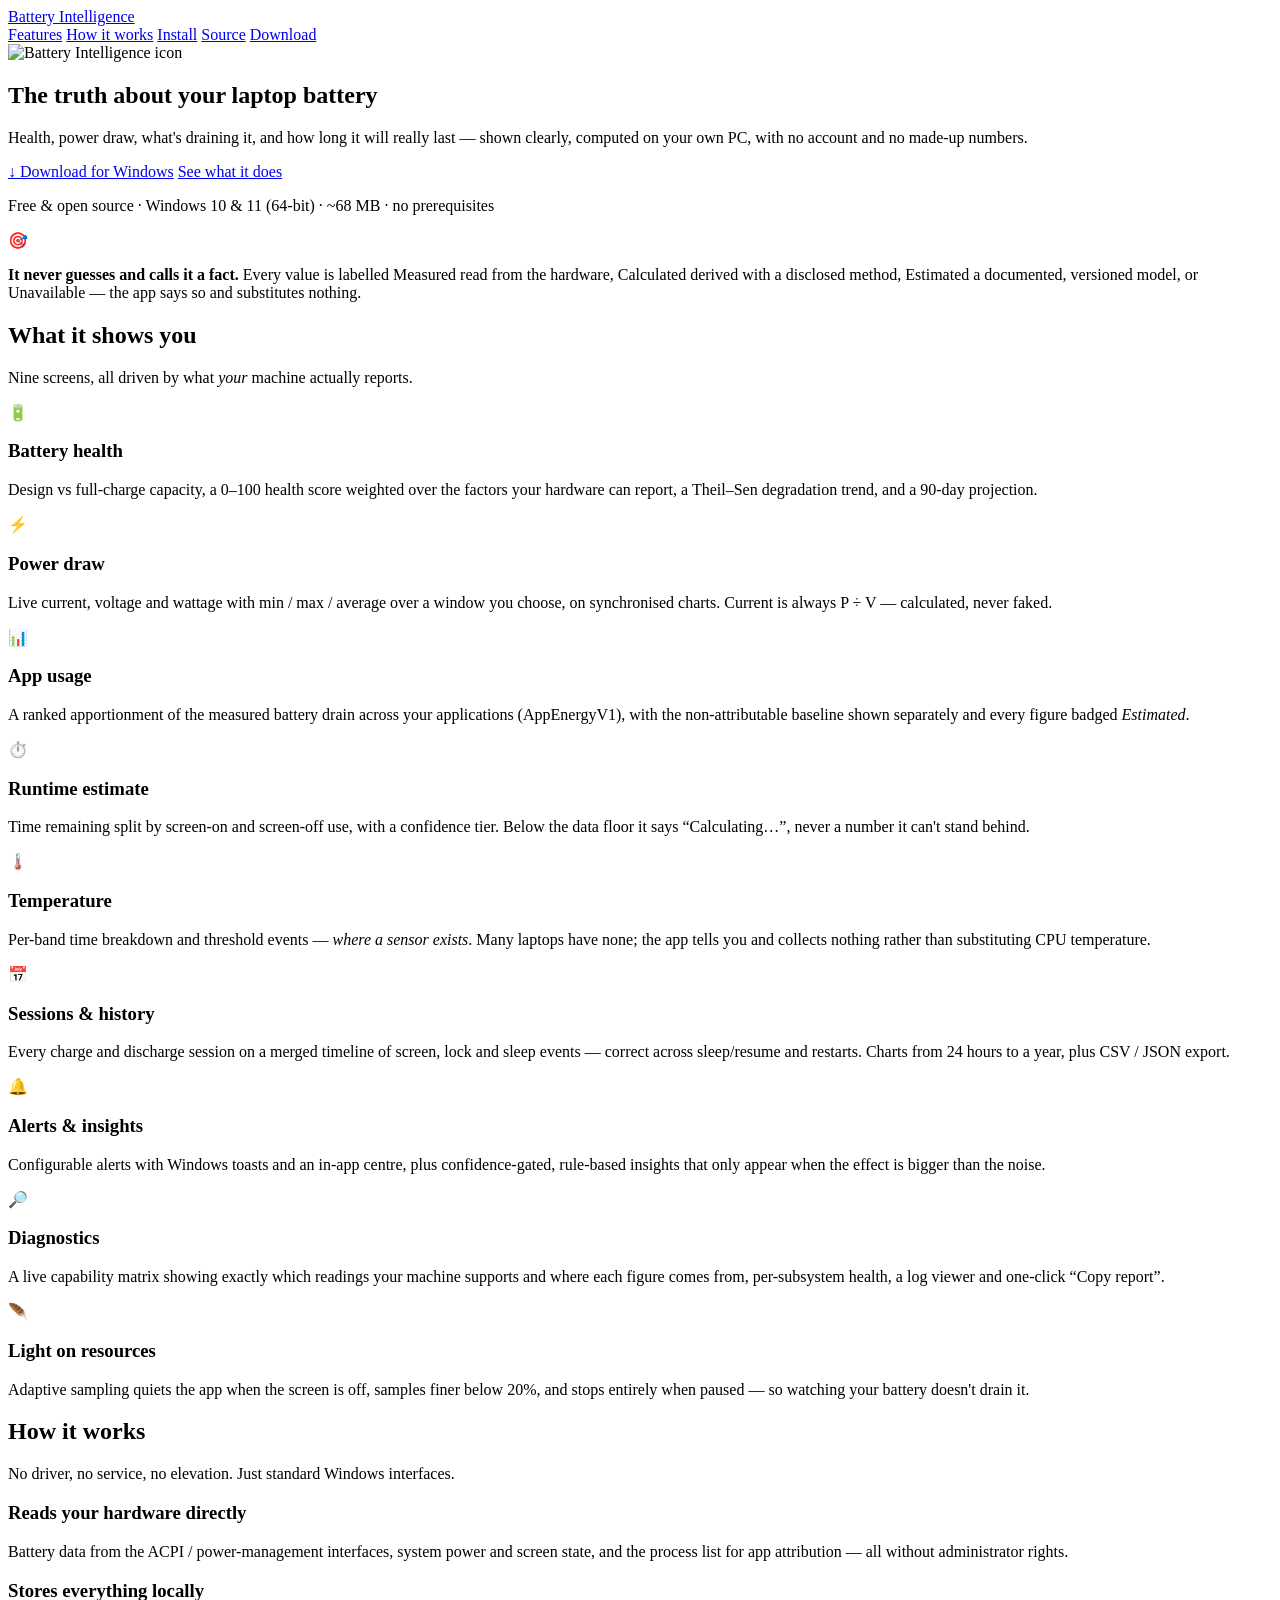
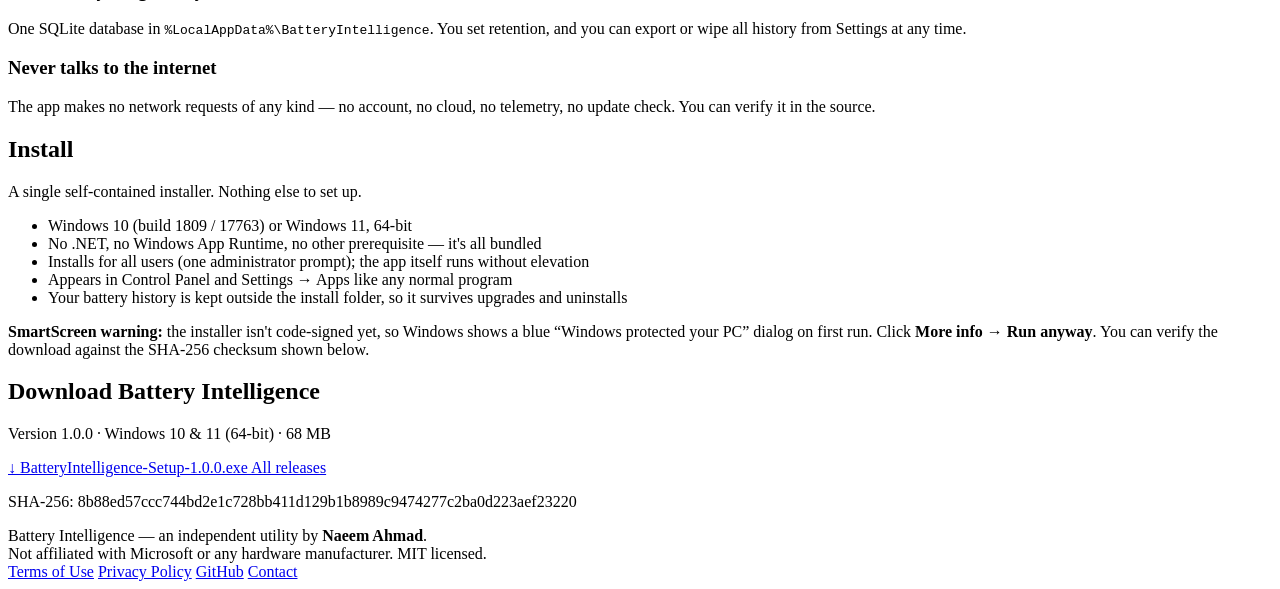
==== website/index.html @ 2f097883 "Branding (Naeem Ahmad), legal docs, marketing website - New app icon from branding/Battery_Intellige" ====
<!doctype html>
<html lang="en">
<head>
<meta charset="utf-8">
<meta name="viewport" content="width=device-width, initial-scale=1">
<title>Battery Intelligence — the truth about your laptop battery</title>
<meta name="description" content="A free Windows app that shows your laptop battery health, power draw, what's draining it and how long it will last — locally, with no account and no fabricated numbers.">
<link rel="icon" href="/favicon.ico" sizes="any">
<link rel="icon" type="image/png" href="/icon-192.png">
<link rel="apple-touch-icon" href="/apple-touch-icon.png">
<link rel="manifest" href="/site.webmanifest">
<meta property="og:type" content="website">
<meta property="og:title" content="Battery Intelligence">
<meta property="og:description" content="Understand your laptop battery, power draw and health — locally, with no account and no fabricated numbers. Free for Windows 10 & 11.">
<meta property="og:image" content="https://battery-intelligence.netlify.app/og-image.png">
<meta property="og:url" content="https://battery-intelligence.netlify.app/">
<meta name="twitter:card" content="summary_large_image">
<link rel="stylesheet" href="/styles.css">
</head>
<body>

<header class="site-header">
  <div class="wrap">
    <a class="brand" href="/"><img src="/icon-192.png" alt="">Battery Intelligence</a>
    <nav class="nav-links">
      <a href="#features">Features</a>
      <a href="#how">How it works</a>
      <a href="#install">Install</a>
      <a href="https://github.com/myplexlink-ops/battery-intelligence">Source</a>
      <a class="nav-cta" href="#download">Download</a>
    </nav>
  </div>
</header>

<main>

<section class="hero" id="top">
  <div class="wrap">
    <img class="app-icon" src="/icon-512.png" alt="Battery Intelligence icon">
    <h1>The truth about your laptop battery</h1>
    <p class="lede">
      Health, power draw, what's draining it, and how long it will really last —
      shown clearly, computed on your own PC, with no account and no made-up numbers.
    </p>
    <div class="cta-row">
      <a class="btn btn-primary" href="#download">↓ Download for Windows</a>
      <a class="btn btn-ghost" href="#features">See what it does</a>
    </div>
    <p class="meta">Free &amp; open source · Windows 10 &amp; 11 (64-bit) · ~68&nbsp;MB · no prerequisites</p>
  </div>
</section>

<div class="promise">
  <div class="wrap">
    <span class="badge">🎯</span>
    <p>
      <strong>It never guesses and calls it a fact.</strong> Every value is labelled
      <span class="tag">Measured</span> read from the hardware,
      <span class="tag">Calculated</span> derived with a disclosed method,
      <span class="tag">Estimated</span> a documented, versioned model, or
      <span class="tag">Unavailable</span> — the app says so and substitutes nothing.
    </p>
  </div>
</div>

<section id="features">
  <div class="wrap">
    <h2>What it shows you</h2>
    <p class="sub">Nine screens, all driven by what <em>your</em> machine actually reports.</p>
    <div class="feature-grid">

      <div class="card">
        <div class="ico">🔋</div>
        <h3>Battery health</h3>
        <p>Design vs full-charge capacity, a 0–100 health score weighted over the
        factors your hardware can report, a Theil–Sen degradation trend, and a
        90-day projection.</p>
      </div>

      <div class="card">
        <div class="ico">⚡</div>
        <h3>Power draw</h3>
        <p>Live current, voltage and wattage with min / max / average over a
        window you choose, on synchronised charts. Current is always P ÷ V —
        calculated, never faked.</p>
      </div>

      <div class="card">
        <div class="ico">📊</div>
        <h3>App usage</h3>
        <p>A ranked apportionment of the measured battery drain across your
        applications (AppEnergyV1), with the non-attributable baseline shown
        separately and every figure badged <em>Estimated</em>.</p>
      </div>

      <div class="card">
        <div class="ico">⏱️</div>
        <h3>Runtime estimate</h3>
        <p>Time remaining split by screen-on and screen-off use, with a
        confidence tier. Below the data floor it says “Calculating…”, never a
        number it can't stand behind.</p>
      </div>

      <div class="card">
        <div class="ico">🌡️</div>
        <h3>Temperature</h3>
        <p>Per-band time breakdown and threshold events — <em>where a sensor
        exists</em>. Many laptops have none; the app tells you and collects
        nothing rather than substituting CPU temperature.</p>
      </div>

      <div class="card">
        <div class="ico">📅</div>
        <h3>Sessions &amp; history</h3>
        <p>Every charge and discharge session on a merged timeline of screen,
        lock and sleep events — correct across sleep/resume and restarts. Charts
        from 24 hours to a year, plus CSV / JSON export.</p>
      </div>

      <div class="card">
        <div class="ico">🔔</div>
        <h3>Alerts &amp; insights</h3>
        <p>Configurable alerts with Windows toasts and an in-app centre, plus
        confidence-gated, rule-based insights that only appear when the effect is
        bigger than the noise.</p>
      </div>

      <div class="card">
        <div class="ico">🔎</div>
        <h3>Diagnostics</h3>
        <p>A live capability matrix showing exactly which readings your machine
        supports and where each figure comes from, per-subsystem health, a log
        viewer and one-click “Copy report”.</p>
      </div>

      <div class="card">
        <div class="ico">🪶</div>
        <h3>Light on resources</h3>
        <p>Adaptive sampling quiets the app when the screen is off, samples finer
        below 20%, and stops entirely when paused — so watching your battery
        doesn't drain it.</p>
      </div>

    </div>
  </div>
</section>

<section id="how" class="banded">
  <div class="wrap">
    <h2>How it works</h2>
    <p class="sub">No driver, no service, no elevation. Just standard Windows interfaces.</p>
    <div class="steps">
      <div class="step">
        <div>
          <h3>Reads your hardware directly</h3>
          <p>Battery data from the ACPI / power-management interfaces, system
          power and screen state, and the process list for app attribution — all
          without administrator rights.</p>
        </div>
      </div>
      <div class="step">
        <div>
          <h3>Stores everything locally</h3>
          <p>One SQLite database in <code>%LocalAppData%\BatteryIntelligence</code>.
          You set retention, and you can export or wipe all history from Settings
          at any time.</p>
        </div>
      </div>
      <div class="step">
        <div>
          <h3>Never talks to the internet</h3>
          <p>The app makes no network requests of any kind — no account, no
          cloud, no telemetry, no update check. You can verify it in the source.</p>
        </div>
      </div>
    </div>
  </div>
</section>

<section id="install">
  <div class="wrap">
    <h2>Install</h2>
    <p class="sub">A single self-contained installer. Nothing else to set up.</p>
    <ul class="req-list">
      <li>Windows 10 (build 1809 / 17763) or Windows 11, 64-bit</li>
      <li>No .NET, no Windows App Runtime, no other prerequisite — it's all bundled</li>
      <li>Installs for all users (one administrator prompt); the app itself runs without elevation</li>
      <li>Appears in Control Panel and Settings → Apps like any normal program</li>
      <li>Your battery history is kept outside the install folder, so it survives upgrades and uninstalls</li>
    </ul>
    <div class="note">
      <strong>SmartScreen warning:</strong> the installer isn't code-signed yet, so
      Windows shows a blue “Windows protected your PC” dialog on first run. Click
      <strong>More info → Run anyway</strong>. You can verify the download against
      the SHA-256 checksum shown below.
    </div>
  </div>
</section>

<section class="download-band" id="download">
  <div class="wrap">
    <h2>Download Battery Intelligence</h2>
    <p class="sub center">Version 1.0.0 · Windows 10 &amp; 11 (64-bit) · 68 MB</p>
    <div class="cta-row">
      <a class="btn btn-primary" href="https://github.com/myplexlink-ops/battery-intelligence/releases/download/v1.0.0/BatteryIntelligence-Setup-1.0.0.exe">
        ↓ BatteryIntelligence-Setup-1.0.0.exe
      </a>
      <a class="btn btn-ghost" href="https://github.com/myplexlink-ops/battery-intelligence/releases">All releases</a>
    </div>
    <p class="hash">SHA-256: 8b88ed57ccc744bd2e1c728bb411d129b1b8989c9474277c2ba0d223aef23220</p>
  </div>
</section>

</main>

<footer class="site-footer">
  <div class="wrap">
    <div>
      Battery Intelligence — an independent utility by <strong>Naeem Ahmad</strong>.<br>
      Not affiliated with Microsoft or any hardware manufacturer. MIT licensed.
    </div>
    <div class="foot-links">
      <a href="/terms.html">Terms of Use</a>
      <a href="/privacy.html">Privacy Policy</a>
      <a href="https://github.com/myplexlink-ops/battery-intelligence">GitHub</a>
      <a href="mailto:awad.print@gmail.com">Contact</a>
    </div>
  </div>
</footer>

</body>
</html>
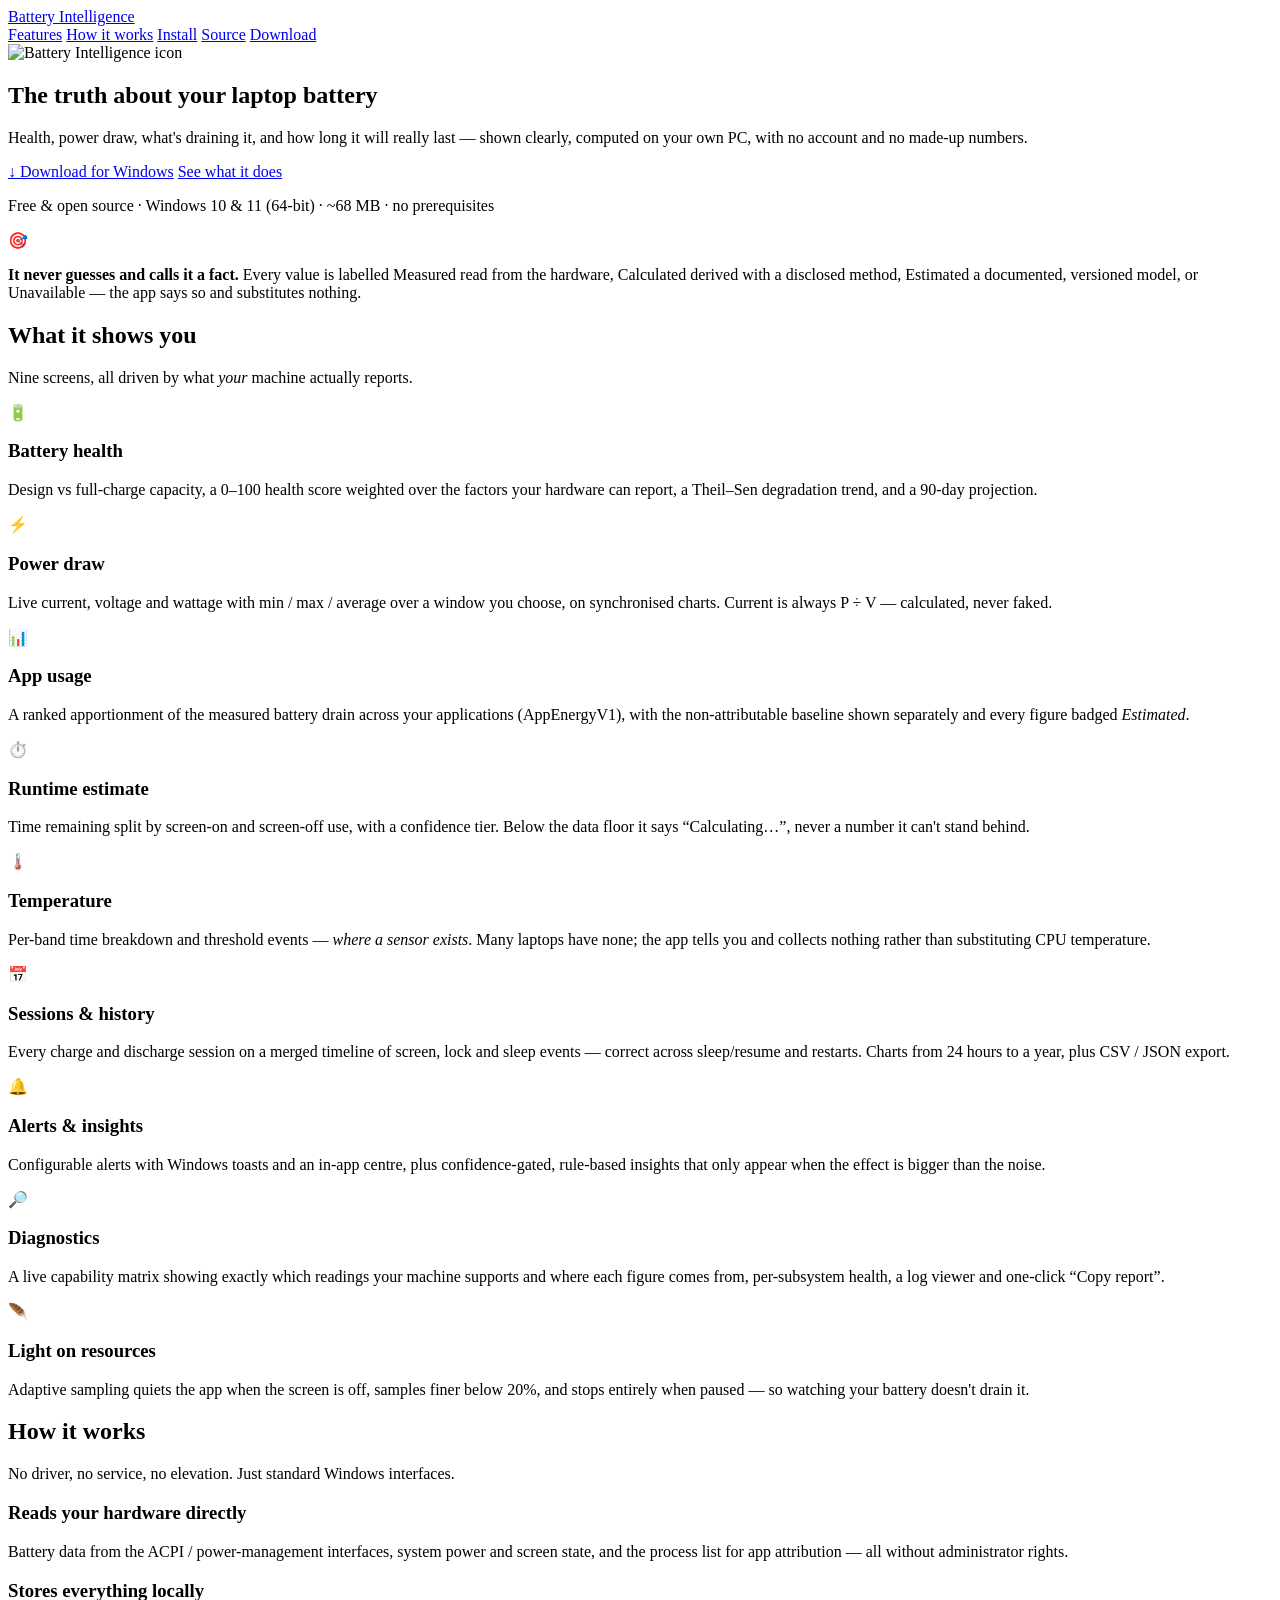
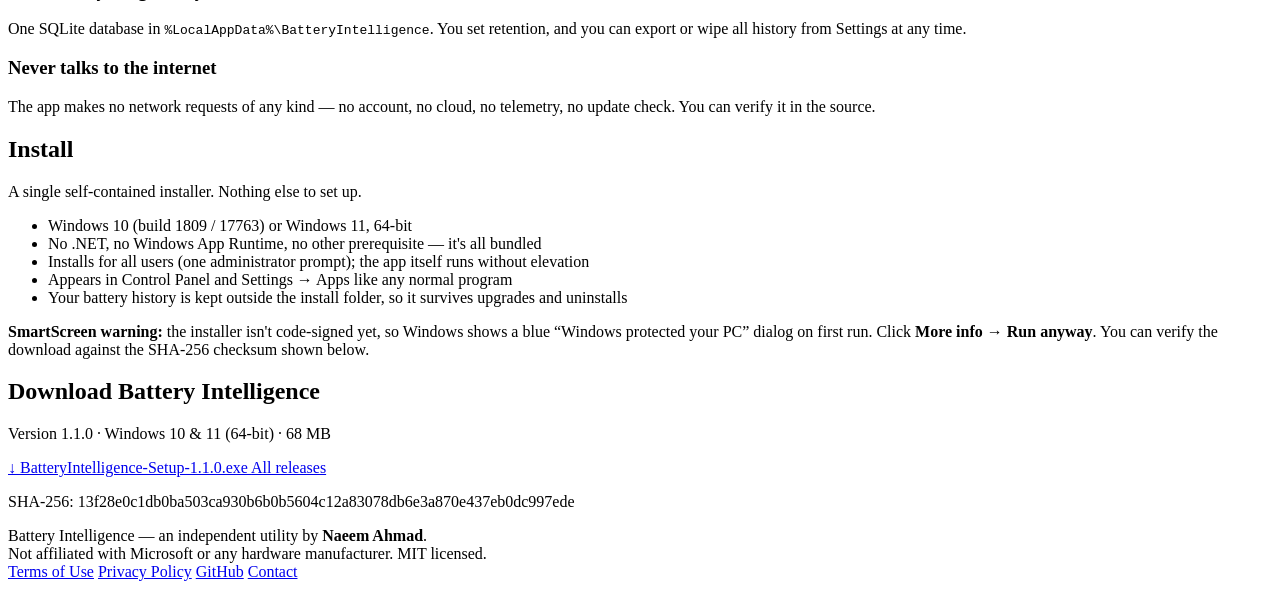
==== commit 03979993: "Release 1.1.0 Version bump across Directory.Build.props, Package.appxmanifest and — newly documented" ====
--- a/website/index.html
+++ b/website/index.html
@@ -26,7 +26,7 @@
       <a href="#features">Features</a>
       <a href="#how">How it works</a>
       <a href="#install">Install</a>
-      <a href="https://github.com/myplexlink-ops/battery-intelligence">Source</a>
+      <a href="https://github.com/hobbygen/battery-intelligence">Source</a>
       <a class="nav-cta" href="#download">Download</a>
     </nav>
   </div>
@@ -200,14 +200,14 @@
 <section class="download-band" id="download">
   <div class="wrap">
     <h2>Download Battery Intelligence</h2>
-    <p class="sub center">Version 1.0.0 · Windows 10 &amp; 11 (64-bit) · 68 MB</p>
+    <p class="sub center">Version 1.1.0 · Windows 10 &amp; 11 (64-bit) · 68 MB</p>
     <div class="cta-row">
-      <a class="btn btn-primary" href="https://github.com/myplexlink-ops/battery-intelligence/releases/download/v1.0.0/BatteryIntelligence-Setup-1.0.0.exe">
-        ↓ BatteryIntelligence-Setup-1.0.0.exe
+      <a class="btn btn-primary" href="https://github.com/hobbygen/battery-intelligence/releases/download/v1.1.0/BatteryIntelligence-Setup-1.1.0.exe">
+        ↓ BatteryIntelligence-Setup-1.1.0.exe
       </a>
-      <a class="btn btn-ghost" href="https://github.com/myplexlink-ops/battery-intelligence/releases">All releases</a>
-    </div>
-    <p class="hash">SHA-256: 8b88ed57ccc744bd2e1c728bb411d129b1b8989c9474277c2ba0d223aef23220</p>
+      <a class="btn btn-ghost" href="https://github.com/hobbygen/battery-intelligence/releases">All releases</a>
+    </div>
+    <p class="hash">SHA-256: 13f28e0c1db0ba503ca930b6b0b5604c12a83078db6e3a870e437eb0dc997ede</p>
   </div>
 </section>
 
@@ -222,7 +222,7 @@
     <div class="foot-links">
       <a href="/terms.html">Terms of Use</a>
       <a href="/privacy.html">Privacy Policy</a>
-      <a href="https://github.com/myplexlink-ops/battery-intelligence">GitHub</a>
+      <a href="https://github.com/hobbygen/battery-intelligence">GitHub</a>
       <a href="mailto:awad.print@gmail.com">Contact</a>
     </div>
   </div>
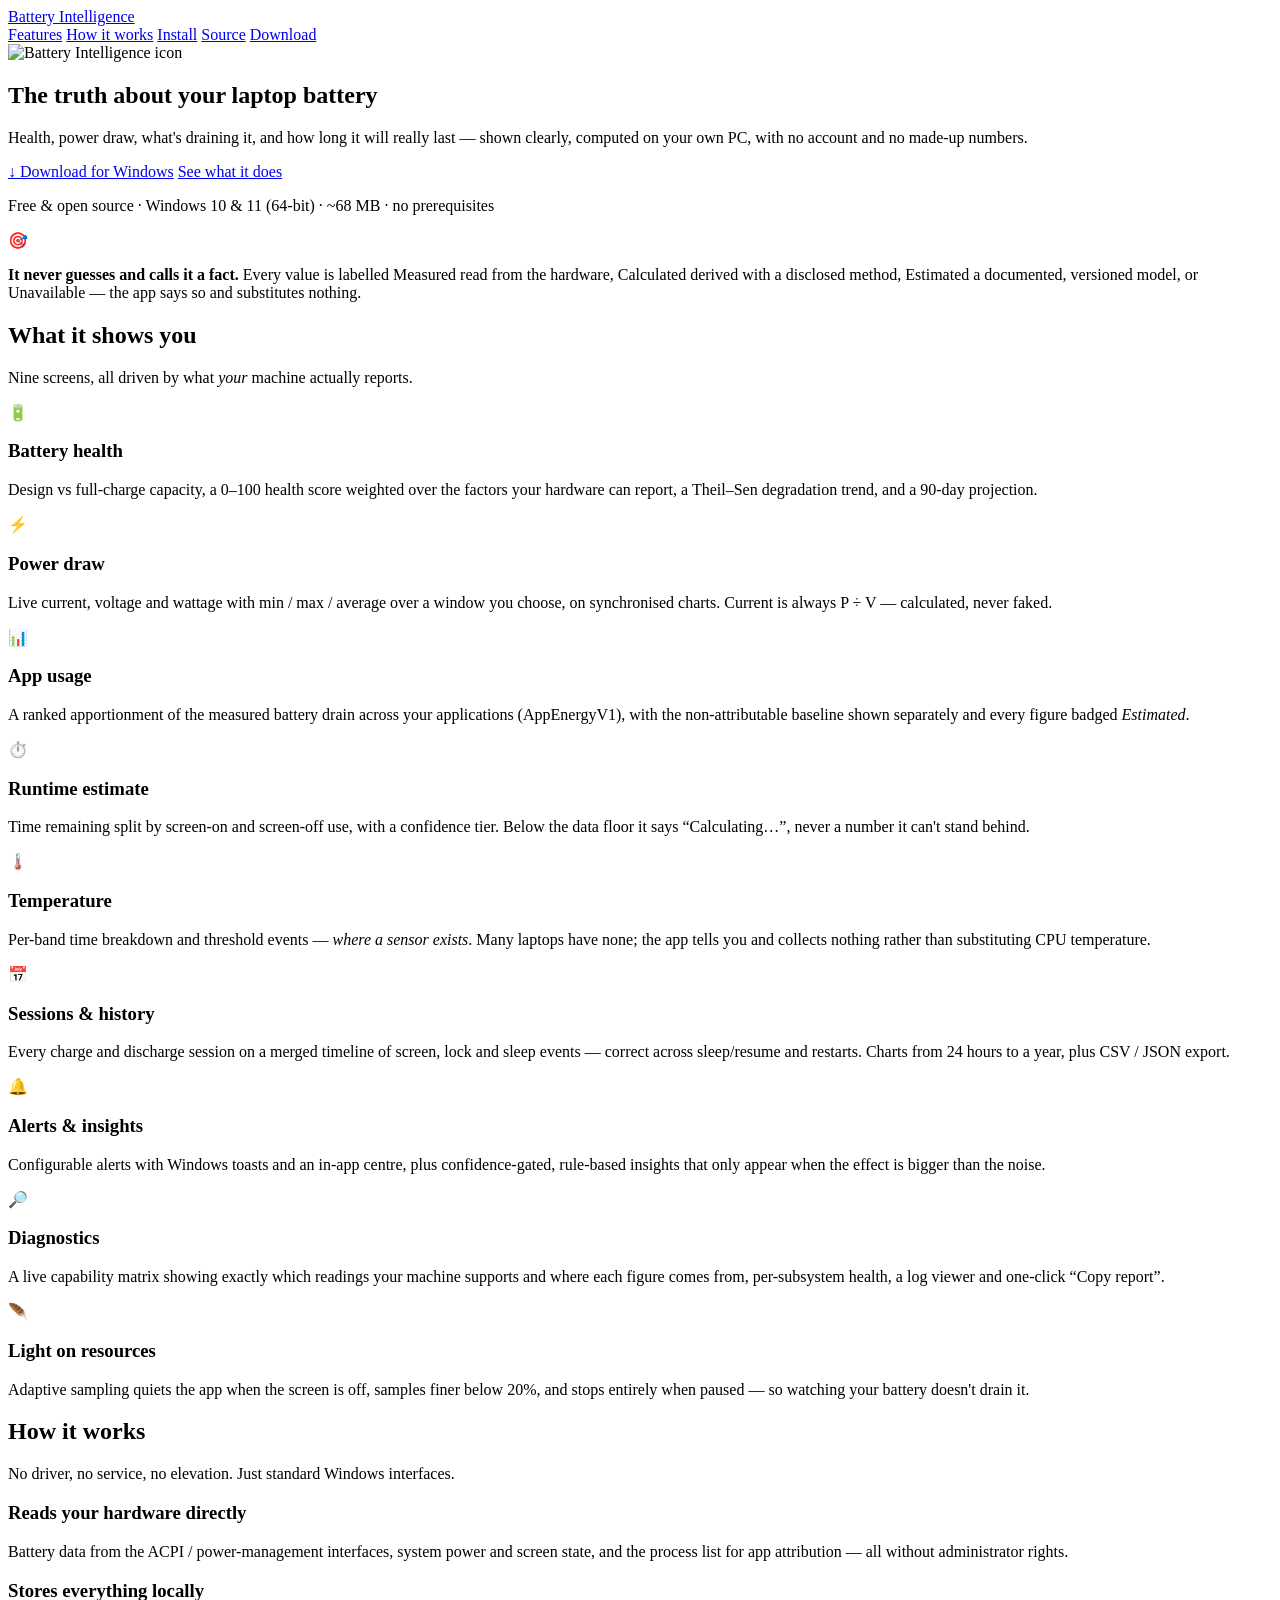
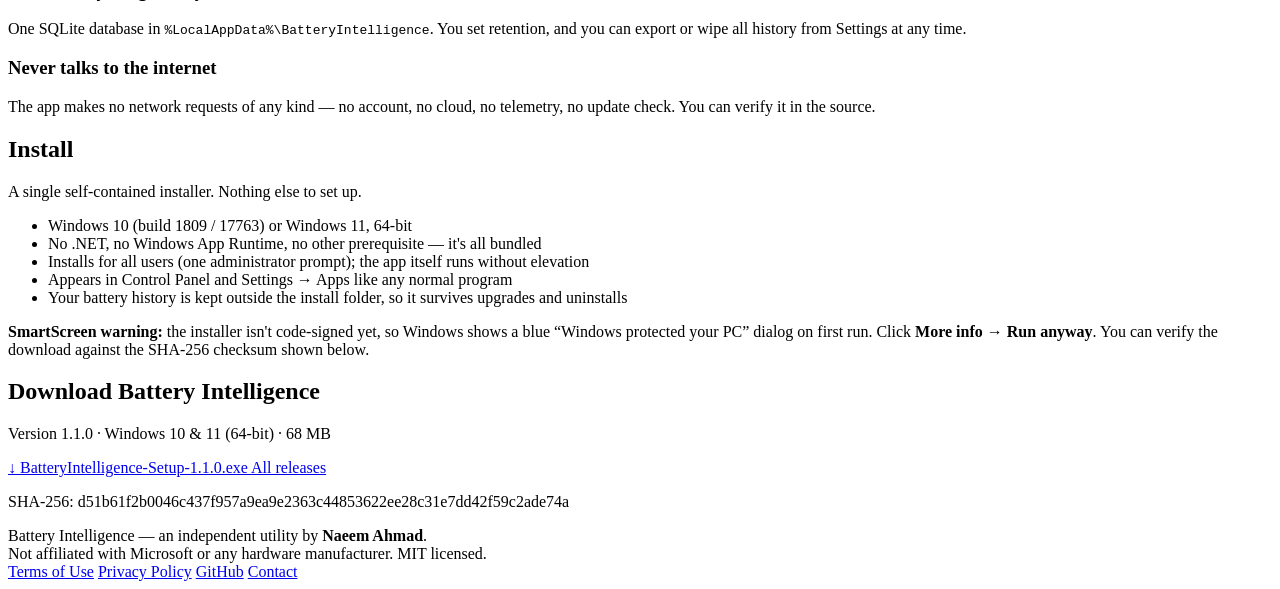
==== commit 495ff5d8: "Publish the 1.1.0 installer checksum The website repeats the installer's SHA-256, which cannot be kn" ====
--- a/website/index.html
+++ b/website/index.html
@@ -207,7 +207,7 @@
       </a>
       <a class="btn btn-ghost" href="https://github.com/hobbygen/battery-intelligence/releases">All releases</a>
     </div>
-    <p class="hash">SHA-256: 13f28e0c1db0ba503ca930b6b0b5604c12a83078db6e3a870e437eb0dc997ede</p>
+    <p class="hash">SHA-256: d51b61f2b0046c437f957a9ea9e2363c44853622ee28c31e7dd42f59c2ade74a</p>
   </div>
 </section>
 
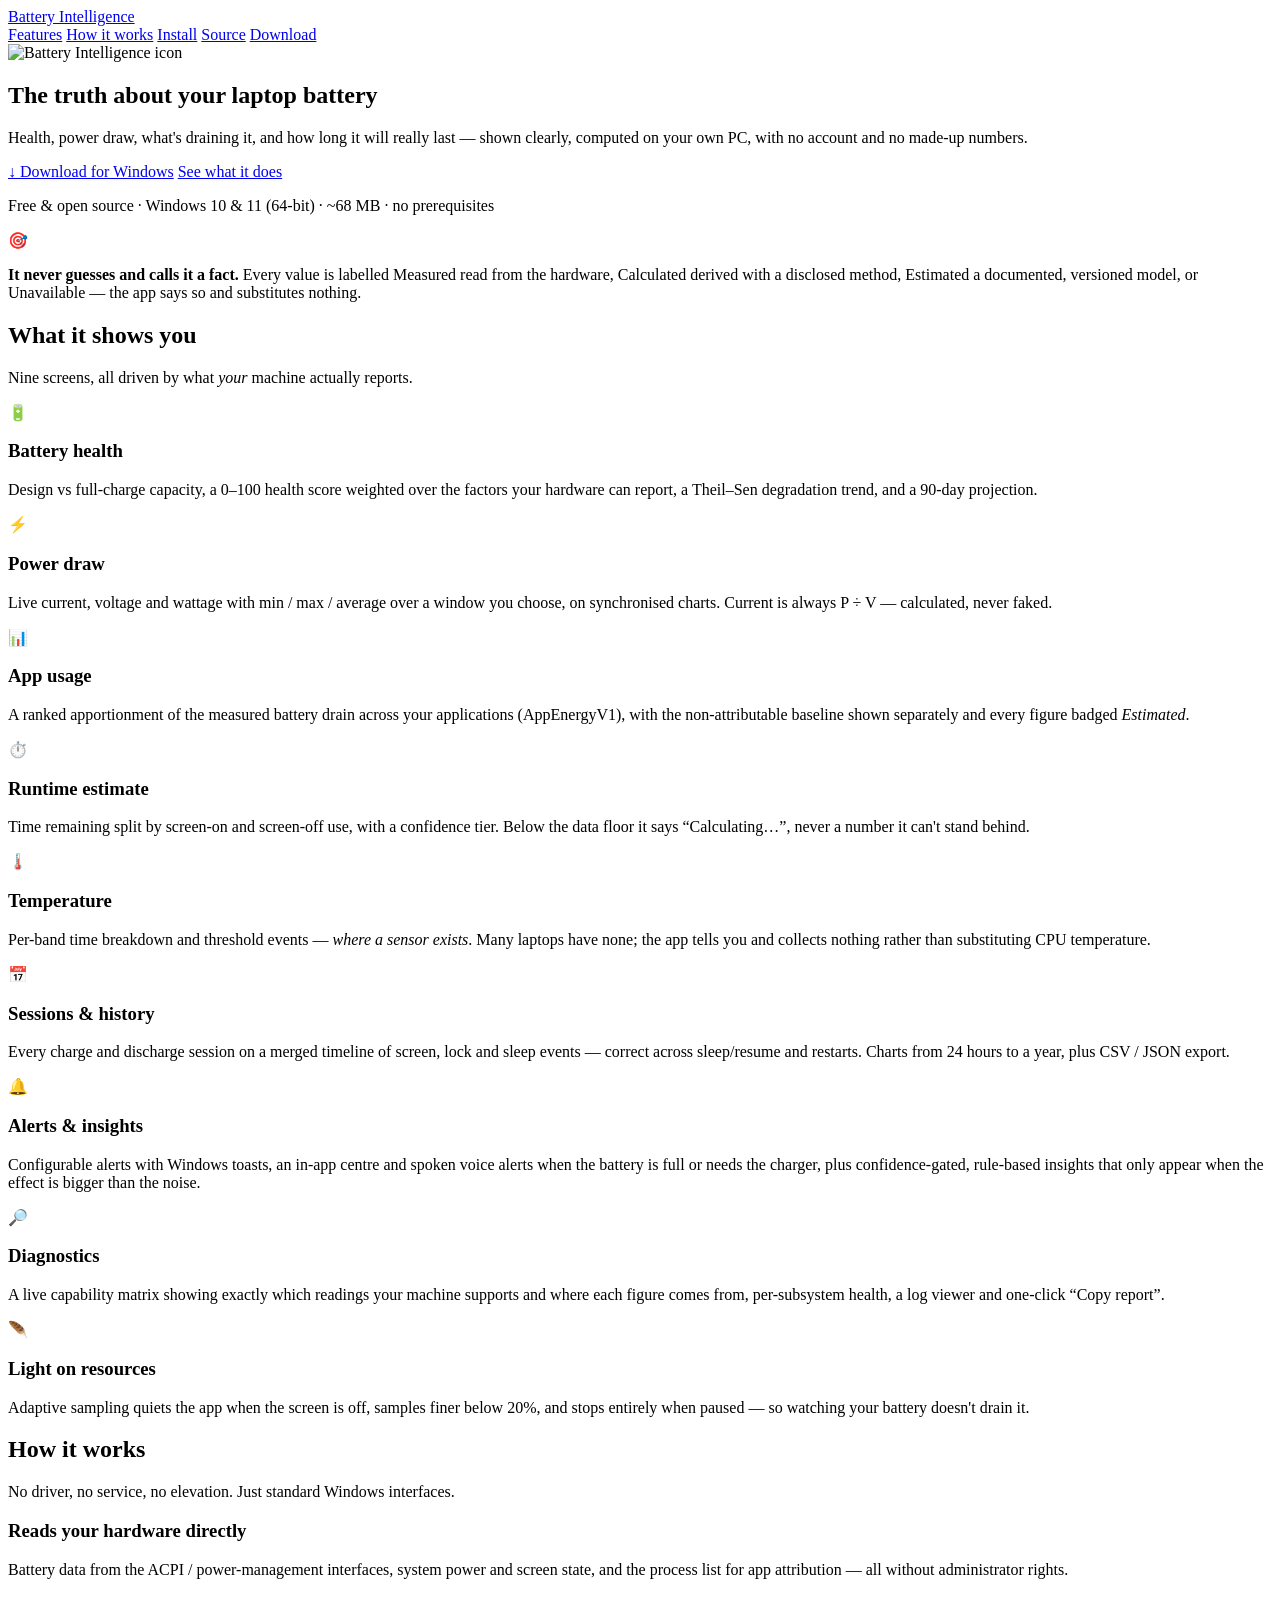
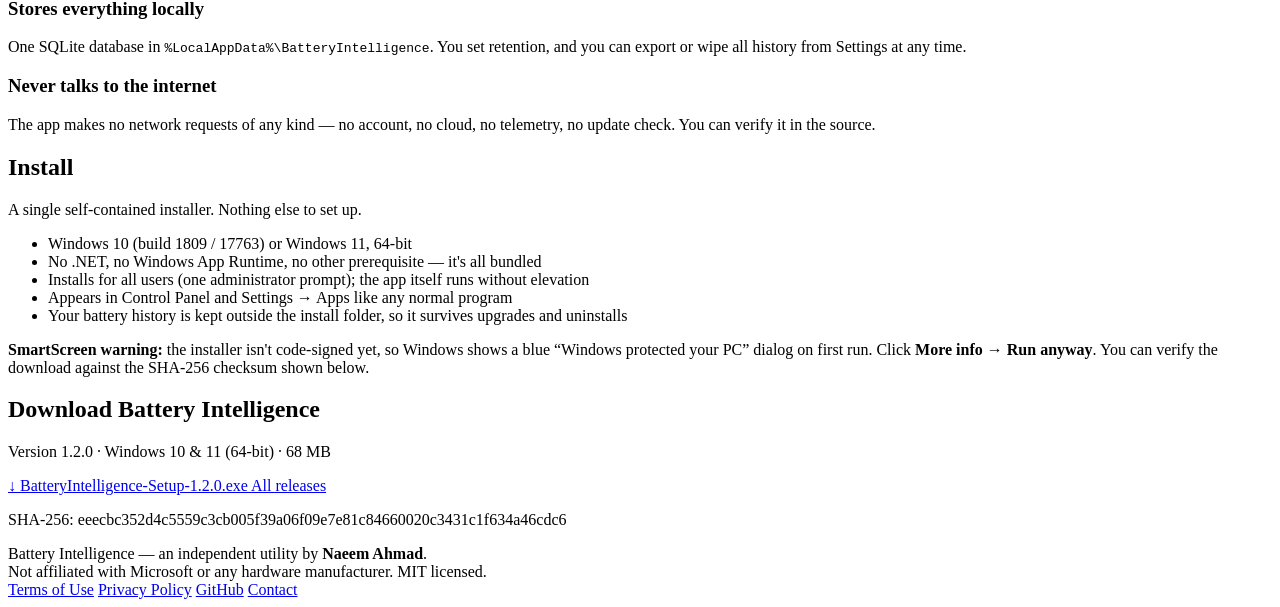
==== commit 1f47918b: "Publish the 1.2.0 installer checksum Points the website download at the v1.2.0 GitHub Release with t" ====
--- a/website/index.html
+++ b/website/index.html
@@ -120,7 +120,8 @@
       <div class="card">
         <div class="ico">🔔</div>
         <h3>Alerts &amp; insights</h3>
-        <p>Configurable alerts with Windows toasts and an in-app centre, plus
+        <p>Configurable alerts with Windows toasts, an in-app centre and spoken
+        voice alerts when the battery is full or needs the charger, plus
         confidence-gated, rule-based insights that only appear when the effect is
         bigger than the noise.</p>
       </div>
@@ -200,14 +201,14 @@
 <section class="download-band" id="download">
   <div class="wrap">
     <h2>Download Battery Intelligence</h2>
-    <p class="sub center">Version 1.1.0 · Windows 10 &amp; 11 (64-bit) · 68 MB</p>
+    <p class="sub center">Version 1.2.0 · Windows 10 &amp; 11 (64-bit) · 68 MB</p>
     <div class="cta-row">
-      <a class="btn btn-primary" href="https://github.com/hobbygen/battery-intelligence/releases/download/v1.1.0/BatteryIntelligence-Setup-1.1.0.exe">
-        ↓ BatteryIntelligence-Setup-1.1.0.exe
+      <a class="btn btn-primary" href="https://github.com/hobbygen/battery-intelligence/releases/download/v1.2.0/BatteryIntelligence-Setup-1.2.0.exe">
+        ↓ BatteryIntelligence-Setup-1.2.0.exe
       </a>
       <a class="btn btn-ghost" href="https://github.com/hobbygen/battery-intelligence/releases">All releases</a>
     </div>
-    <p class="hash">SHA-256: d51b61f2b0046c437f957a9ea9e2363c44853622ee28c31e7dd42f59c2ade74a</p>
+    <p class="hash">SHA-256: eeecbc352d4c5559c3cb005f39a06f09e7e81c84660020c3431c1f634a46cdc6</p>
   </div>
 </section>
 
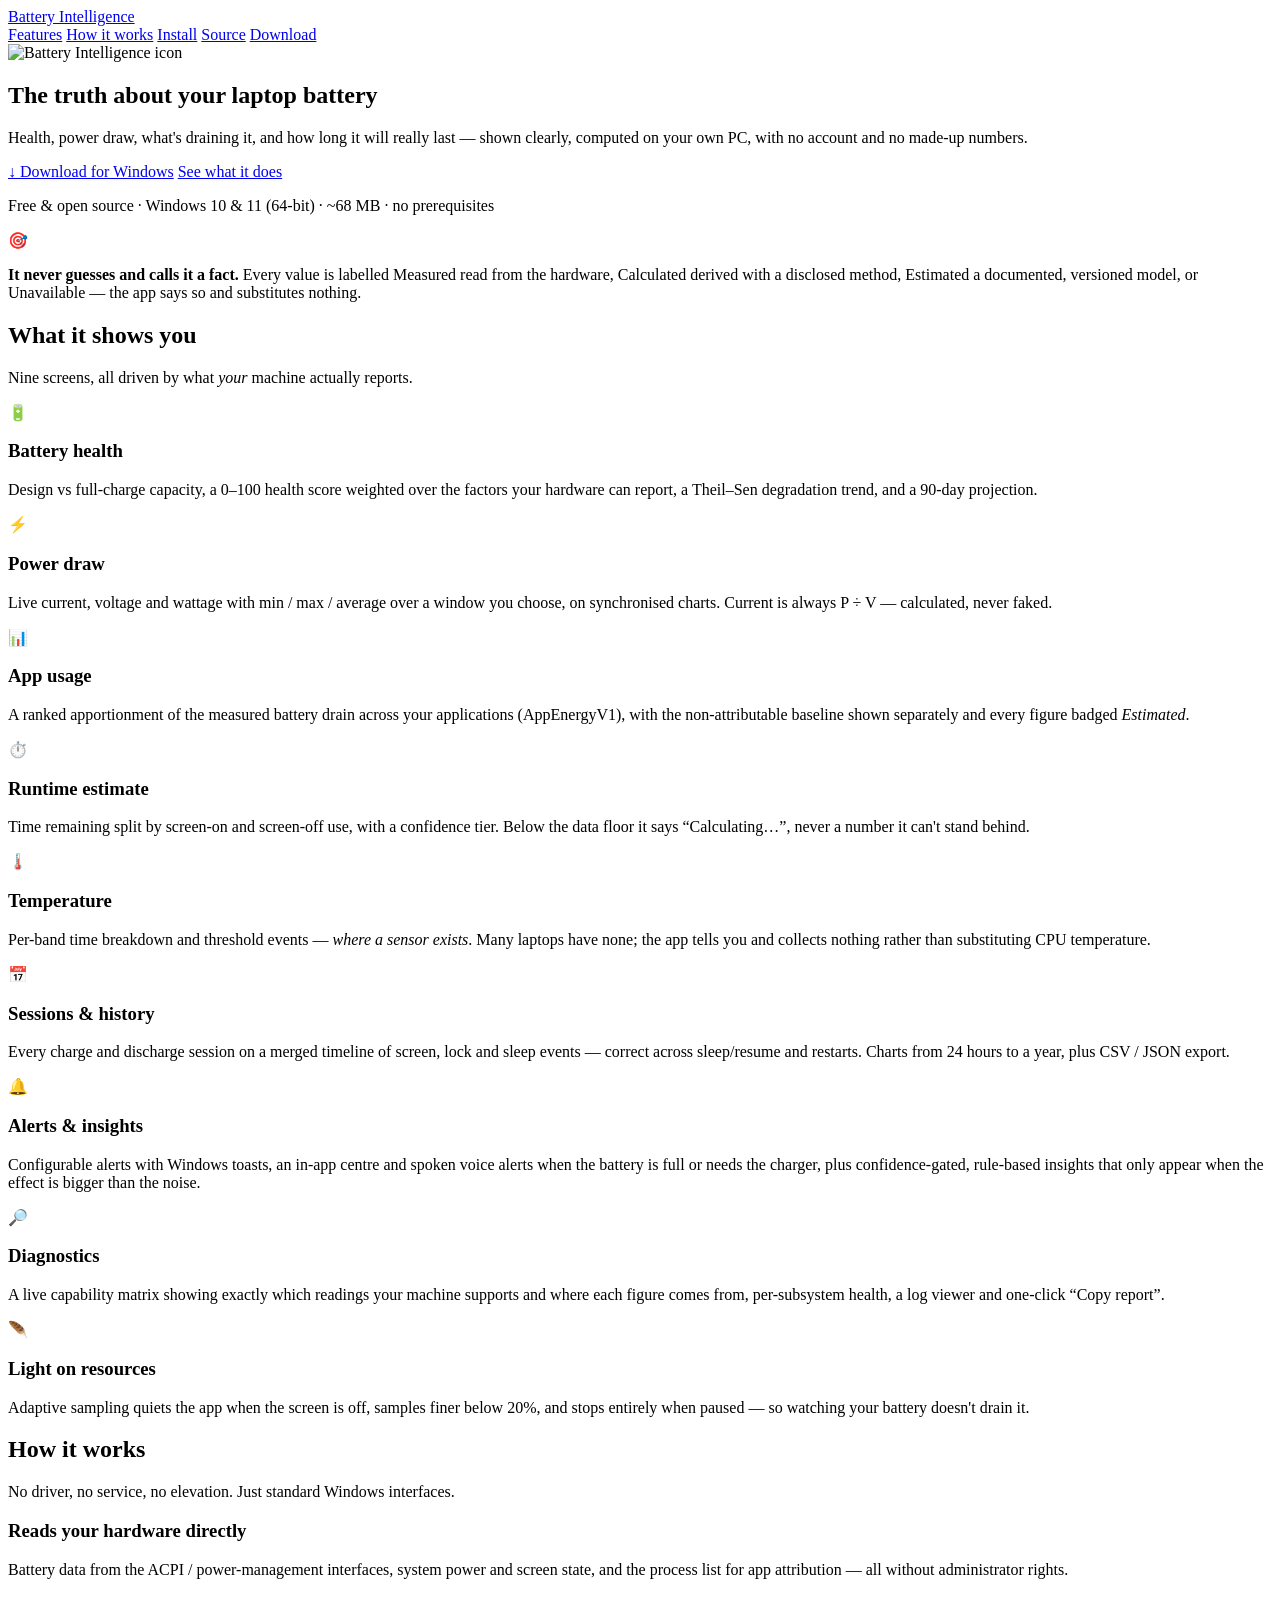
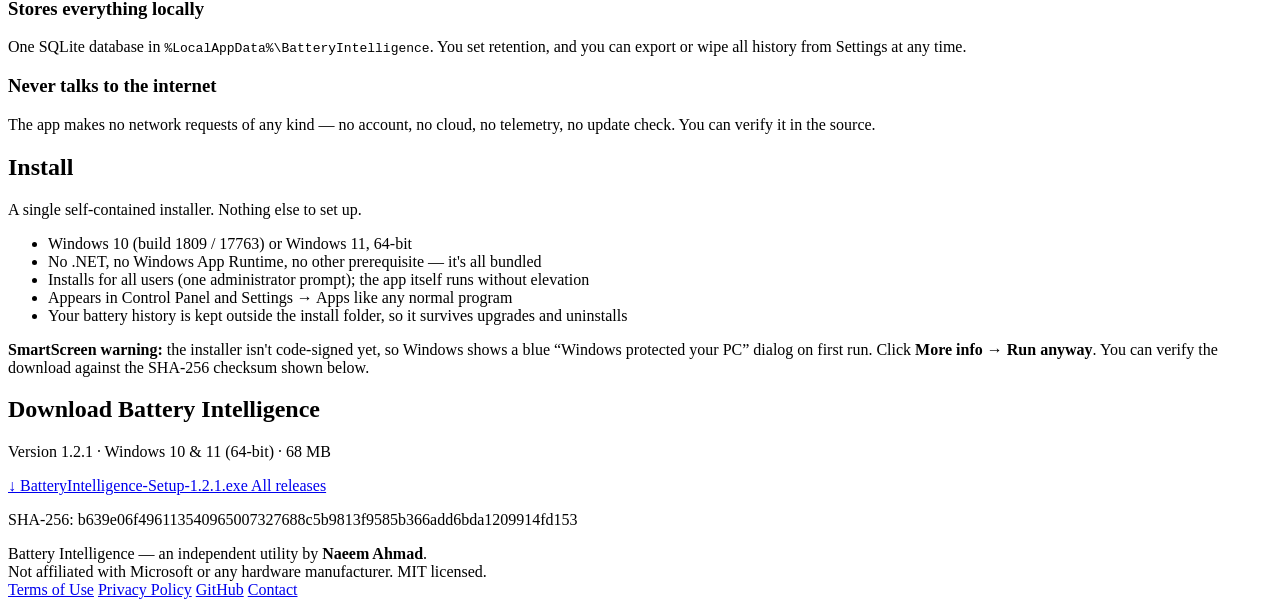
==== commit a1787059: "Publish the 1.2.1 installer checksum Points the website download at the v1.2.1 GitHub Release with t" ====
--- a/website/index.html
+++ b/website/index.html
@@ -201,14 +201,14 @@
 <section class="download-band" id="download">
   <div class="wrap">
     <h2>Download Battery Intelligence</h2>
-    <p class="sub center">Version 1.2.0 · Windows 10 &amp; 11 (64-bit) · 68 MB</p>
+    <p class="sub center">Version 1.2.1 · Windows 10 &amp; 11 (64-bit) · 68 MB</p>
     <div class="cta-row">
-      <a class="btn btn-primary" href="https://github.com/hobbygen/battery-intelligence/releases/download/v1.2.0/BatteryIntelligence-Setup-1.2.0.exe">
-        ↓ BatteryIntelligence-Setup-1.2.0.exe
+      <a class="btn btn-primary" href="https://github.com/hobbygen/battery-intelligence/releases/download/v1.2.1/BatteryIntelligence-Setup-1.2.1.exe">
+        ↓ BatteryIntelligence-Setup-1.2.1.exe
       </a>
       <a class="btn btn-ghost" href="https://github.com/hobbygen/battery-intelligence/releases">All releases</a>
     </div>
-    <p class="hash">SHA-256: eeecbc352d4c5559c3cb005f39a06f09e7e81c84660020c3431c1f634a46cdc6</p>
+    <p class="hash">SHA-256: b639e06f496113540965007327688c5b9813f9585b366add6bda1209914fd153</p>
   </div>
 </section>
 
